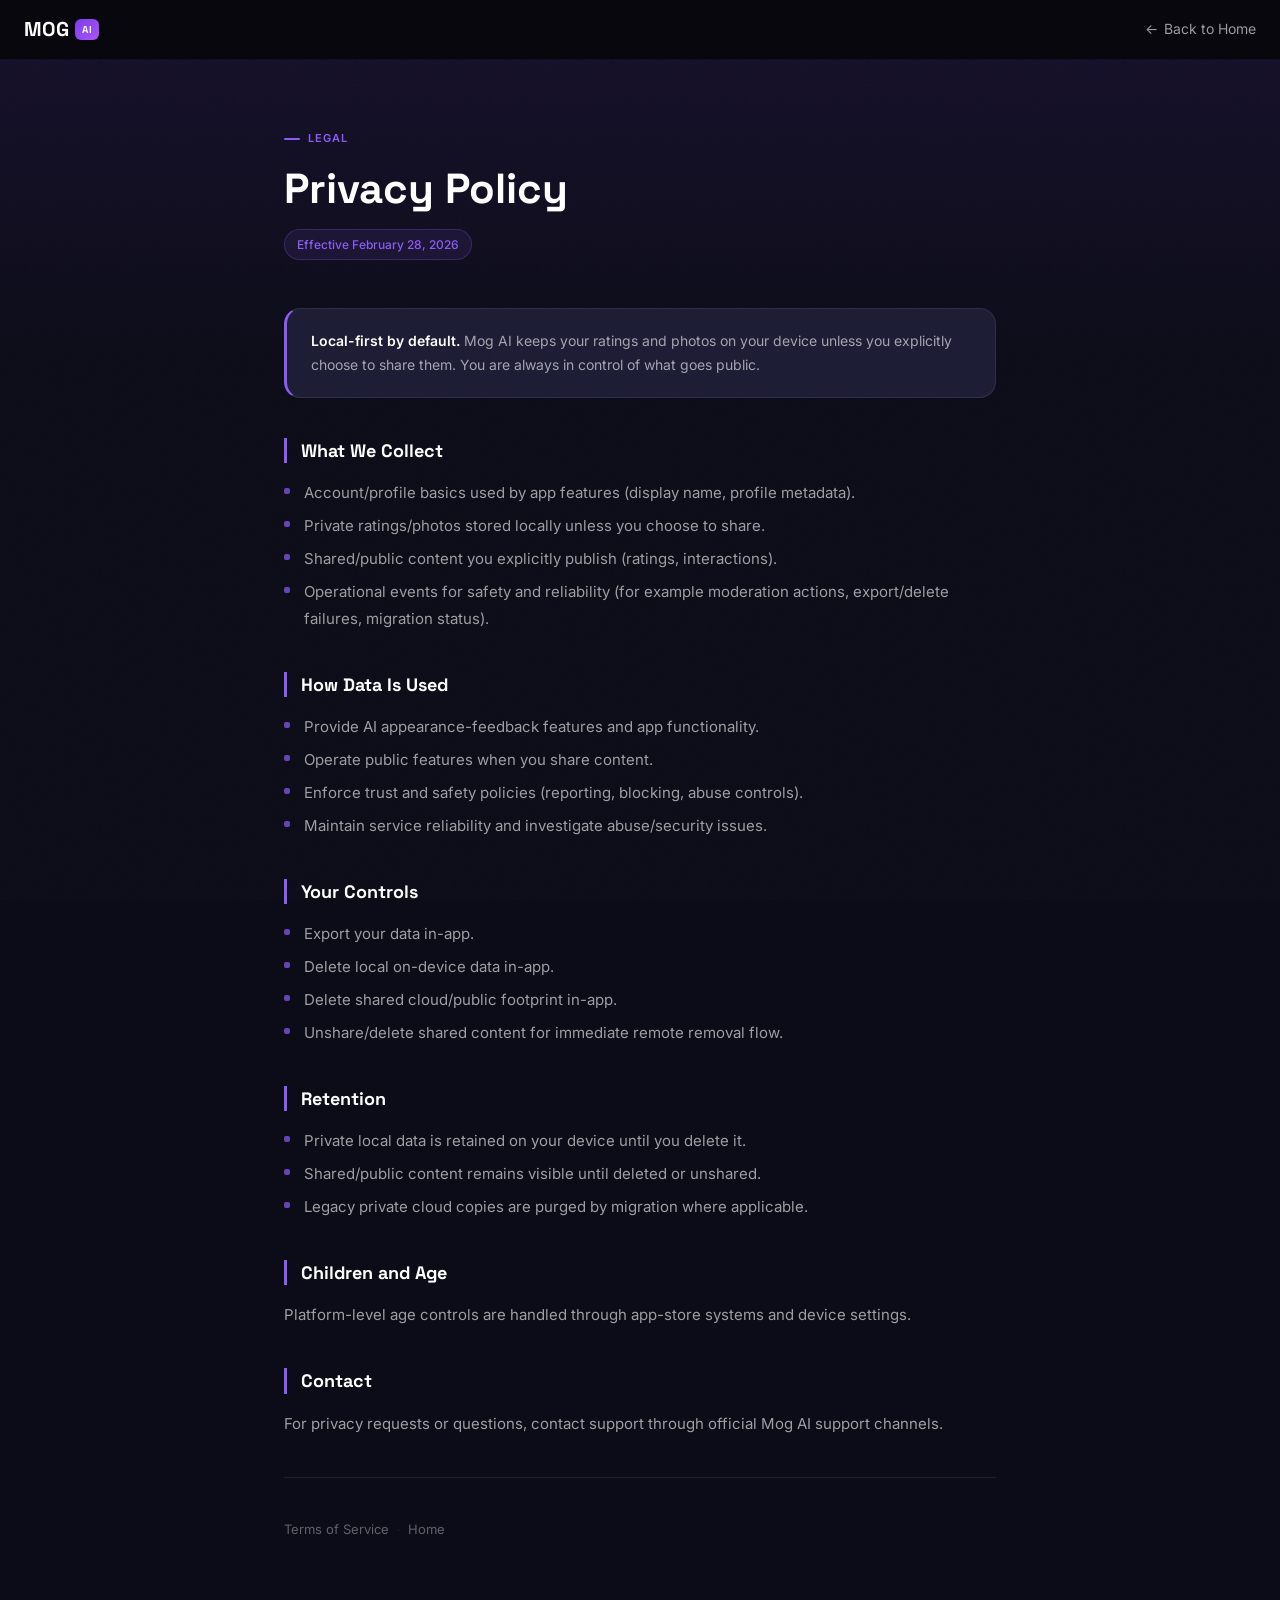
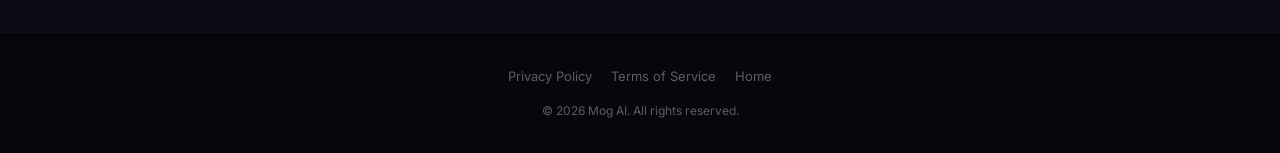
==== privacy.html @ 9196f015 "feat: update landing page with new design, legal pages, and routing - Redesigned index.html, styles." ====
<!DOCTYPE html>
<html lang="en">
<head>
  <meta charset="UTF-8" />
  <meta name="viewport" content="width=device-width, initial-scale=1.0" />
  <title>Privacy Policy — Mog AI</title>
  <meta name="description" content="Mog AI Privacy Policy — how we handle your data with a local-first approach." />
  <link rel="preconnect" href="https://fonts.googleapis.com" />
  <link rel="preconnect" href="https://fonts.gstatic.com" crossorigin />
  <link href="https://fonts.googleapis.com/css2?family=Space+Grotesk:wght@700;800&family=Inter:wght@400;500;600&display=swap" rel="stylesheet" />
  <link rel="stylesheet" href="legal-styles.css" />
</head>
<body>
  <nav class="legal-nav">
    <a href="/" class="legal-nav-logo">MOG <span class="ai-badge">AI</span></a>
    <a href="/" class="legal-nav-back">Back to Home</a>
  </nav>

  <div style="position: relative; overflow: hidden;">
    <div class="legal-hero-wash"></div>

    <main class="legal-page">
      <header class="legal-header">
        <div class="legal-header-eyebrow">Legal</div>
        <h1 class="legal-title">Privacy Policy</h1>
        <div class="legal-date-badge">Effective February 28, 2026</div>
      </header>

      <div class="legal-disclaimer-card">
        <p><strong>Local-first by default.</strong> Mog AI keeps your ratings and photos on your device unless you explicitly choose to share them. You are always in control of what goes public.</p>
      </div>

      <section class="legal-section">
        <h2>What We Collect</h2>
        <ul>
          <li>Account/profile basics used by app features (display name, profile metadata).</li>
          <li>Private ratings/photos stored locally unless you choose to share.</li>
          <li>Shared/public content you explicitly publish (ratings, interactions).</li>
          <li>Operational events for safety and reliability (for example moderation actions, export/delete failures, migration status).</li>
        </ul>
      </section>

      <section class="legal-section">
        <h2>How Data Is Used</h2>
        <ul>
          <li>Provide AI appearance-feedback features and app functionality.</li>
          <li>Operate public features when you share content.</li>
          <li>Enforce trust and safety policies (reporting, blocking, abuse controls).</li>
          <li>Maintain service reliability and investigate abuse/security issues.</li>
        </ul>
      </section>

      <section class="legal-section">
        <h2>Your Controls</h2>
        <ul>
          <li>Export your data in-app.</li>
          <li>Delete local on-device data in-app.</li>
          <li>Delete shared cloud/public footprint in-app.</li>
          <li>Unshare/delete shared content for immediate remote removal flow.</li>
        </ul>
      </section>

      <section class="legal-section">
        <h2>Retention</h2>
        <ul>
          <li>Private local data is retained on your device until you delete it.</li>
          <li>Shared/public content remains visible until deleted or unshared.</li>
          <li>Legacy private cloud copies are purged by migration where applicable.</li>
        </ul>
      </section>

      <section class="legal-section">
        <h2>Children and Age</h2>
        <p>Platform-level age controls are handled through app-store systems and device settings.</p>
      </section>

      <section class="legal-section">
        <h2>Contact</h2>
        <p>For privacy requests or questions, contact support through official Mog AI support channels.</p>
      </section>

      <hr class="legal-divider" />

      <div class="legal-footer-links" style="justify-content: flex-start;">
        <a href="/terms">Terms of Service</a>
        <span>&middot;</span>
        <a href="/">Home</a>
      </div>
    </main>
  </div>

  <footer class="legal-footer">
    <div class="legal-footer-links">
      <a href="/privacy">Privacy Policy</a>
      <span>&middot;</span>
      <a href="/terms">Terms of Service</a>
      <span>&middot;</span>
      <a href="/">Home</a>
    </div>
    <p class="legal-footer-copy">&copy; 2026 Mog AI. All rights reserved.</p>
  </footer>
</body>
</html>
---- legal-styles.css ----
@import url('https://fonts.googleapis.com/css2?family=Space+Grotesk:wght@700;800&family=Inter:wght@400;500;600&display=swap');

:root {
  --bg-deep:     #06060C;
  --bg-base:     #0C0C18;
  --bg-card:     #141426;
  --bg-elevated: #1C1C34;
  --accent:      #8B5CF6;
  --accent-glow: rgba(124, 58, 237, 0.4);
  --gold:        #F59E0B;
  --text-primary:   #FFFFFF;
  --text-secondary: rgba(255, 255, 255, 0.6);
  --text-muted:     rgba(255, 255, 255, 0.35);
  --border:         rgba(255, 255, 255, 0.08);
  --border-active:  rgba(139, 92, 246, 0.5);
  --radius-sm:   8px;
  --radius-md:   12px;
  --radius-lg:   16px;
  --radius-xl:   20px;
  --radius-pill: 100px;
  --font-display: 'Space Grotesk', sans-serif;
  --font-body:    'Inter', system-ui, sans-serif;
}

*, *::before, *::after {
  box-sizing: border-box;
  margin: 0;
  padding: 0;
}

html {
  scroll-behavior: smooth;
}

body {
  background: var(--bg-base);
  color: var(--text-primary);
  font-family: var(--font-body);
  line-height: 1.75;
  min-height: 100vh;
}

body::after {
  content: '';
  position: fixed;
  inset: 0;
  pointer-events: none;
  z-index: 9998;
  opacity: 0.025;
  background-image: url("data:image/svg+xml,%3Csvg viewBox='0 0 256 256' xmlns='http://www.w3.org/2000/svg'%3E%3Cfilter id='noise'%3E%3CfeTurbulence type='fractalNoise' baseFrequency='0.9' numOctaves='4' stitchTiles='stitch'/%3E%3C/filter%3E%3Crect width='100%25' height='100%25' filter='url(%23noise)'/%3E%3C/svg%3E");
  background-size: 256px 256px;
}

/* Hero wash */
.legal-hero-wash {
  position: absolute;
  top: 0;
  left: 0;
  right: 0;
  height: 300px;
  background: linear-gradient(180deg, rgba(124,58,237,0.08) 0%, transparent 100%);
  pointer-events: none;
  z-index: 0;
}

/* Nav */
.legal-nav {
  position: sticky;
  top: 0;
  z-index: 100;
  background: rgba(6, 6, 12, 0.9);
  backdrop-filter: blur(20px);
  -webkit-backdrop-filter: blur(20px);
  border-bottom: 1px solid rgba(139, 92, 246, 0.1);
  padding: 0 24px;
  height: 60px;
  display: flex;
  align-items: center;
  justify-content: space-between;
}

.legal-nav-logo {
  font-family: var(--font-display);
  font-weight: 800;
  font-size: 20px;
  color: var(--text-primary);
  text-decoration: none;
  display: flex;
  align-items: center;
  gap: 6px;
}

.legal-nav-logo .ai-badge {
  font-size: 10px;
  font-weight: 700;
  padding: 2px 7px;
  border-radius: 6px;
  background: linear-gradient(135deg, #7C3AED, #A855F7);
  color: white;
  letter-spacing: 0.05em;
}

.legal-nav-back {
  color: var(--text-secondary);
  text-decoration: none;
  font-size: 14px;
  font-family: var(--font-body);
  display: flex;
  align-items: center;
  gap: 6px;
  transition: color 0.2s;
}

.legal-nav-back:hover {
  color: var(--text-primary);
}

.legal-nav-back::before {
  content: '\2190';
}

/* Page container */
.legal-page {
  position: relative;
  max-width: 760px;
  margin: 0 auto;
  padding: 60px 24px 80px;
}

/* Page header */
.legal-header {
  margin-bottom: 48px;
}

.legal-header-eyebrow {
  display: inline-flex;
  align-items: center;
  gap: 8px;
  font-size: 11px;
  font-weight: 600;
  letter-spacing: 0.1em;
  text-transform: uppercase;
  color: var(--accent);
  margin-bottom: 16px;
}

.legal-header-eyebrow::before {
  content: '';
  display: inline-block;
  width: 16px;
  height: 2px;
  background: var(--accent);
  border-radius: 1px;
}

.legal-title {
  font-family: var(--font-display);
  font-size: clamp(28px, 5vw, 42px);
  font-weight: 800;
  color: var(--text-primary);
  line-height: 1.15;
  margin-bottom: 16px;
}

.legal-date-badge {
  display: inline-flex;
  align-items: center;
  gap: 6px;
  font-size: 12px;
  font-weight: 500;
  color: var(--accent);
  background: rgba(139, 92, 246, 0.1);
  border: 1px solid rgba(139, 92, 246, 0.25);
  border-radius: var(--radius-pill);
  padding: 4px 12px;
}

/* Disclaimer card */
.legal-disclaimer-card {
  background: var(--bg-elevated);
  border: 1px solid var(--border);
  border-left: 3px solid var(--accent);
  border-radius: var(--radius-lg);
  padding: 20px 24px;
  margin-bottom: 40px;
}

.legal-disclaimer-card p {
  font-size: 14px;
  color: var(--text-secondary);
  line-height: 1.7;
  margin: 0;
}

.legal-disclaimer-card strong {
  color: var(--text-primary);
  font-weight: 600;
}

/* Sections */
.legal-section {
  margin-bottom: 40px;
}

.legal-section h2 {
  font-family: var(--font-display);
  font-size: 18px;
  font-weight: 700;
  color: var(--text-primary);
  border-left: 3px solid var(--accent);
  padding-left: 14px;
  margin-bottom: 16px;
  line-height: 1.4;
}

.legal-section p {
  font-size: 15px;
  color: var(--text-secondary);
  line-height: 1.8;
  margin-bottom: 12px;
}

.legal-section p:last-child {
  margin-bottom: 0;
}

/* Lists */
.legal-section ul {
  list-style: none;
  padding-left: 0;
  margin-bottom: 12px;
}

.legal-section ul li {
  position: relative;
  padding-left: 20px;
  font-size: 15px;
  color: var(--text-secondary);
  line-height: 1.8;
  margin-bottom: 6px;
}

.legal-section ul li::before {
  content: '';
  position: absolute;
  left: 0;
  top: 0.6em;
  width: 6px;
  height: 6px;
  border-radius: 2px;
  background: var(--accent);
  opacity: 0.7;
}

/* Links */
.legal-section a {
  color: var(--accent);
  text-decoration: none;
  border-bottom: 1px solid transparent;
  transition: border-color 0.2s;
}

.legal-section a:hover {
  border-bottom-color: var(--accent);
}

/* Divider */
.legal-divider {
  border: none;
  border-top: 1px solid var(--border);
  margin: 40px 0;
}

/* Footer */
.legal-footer {
  background: var(--bg-deep);
  border-top: 1px solid rgba(255,255,255,0.04);
  padding: 32px 24px;
  text-align: center;
}

.legal-footer-links {
  display: flex;
  justify-content: center;
  align-items: center;
  gap: 8px;
  margin-bottom: 12px;
  flex-wrap: wrap;
}

.legal-footer-links a {
  font-size: 13px;
  color: var(--text-muted);
  text-decoration: none;
  transition: color 0.2s;
}

.legal-footer-links a:hover {
  color: var(--text-primary);
}

.legal-footer-links span {
  color: var(--border);
  font-size: 12px;
}

.legal-footer-copy {
  font-size: 12px;
  color: var(--text-muted);
}

/* Responsive */
@media (max-width: 640px) {
  .legal-page {
    padding: 40px 16px 60px;
  }
  .legal-title {
    font-size: 28px;
  }
}
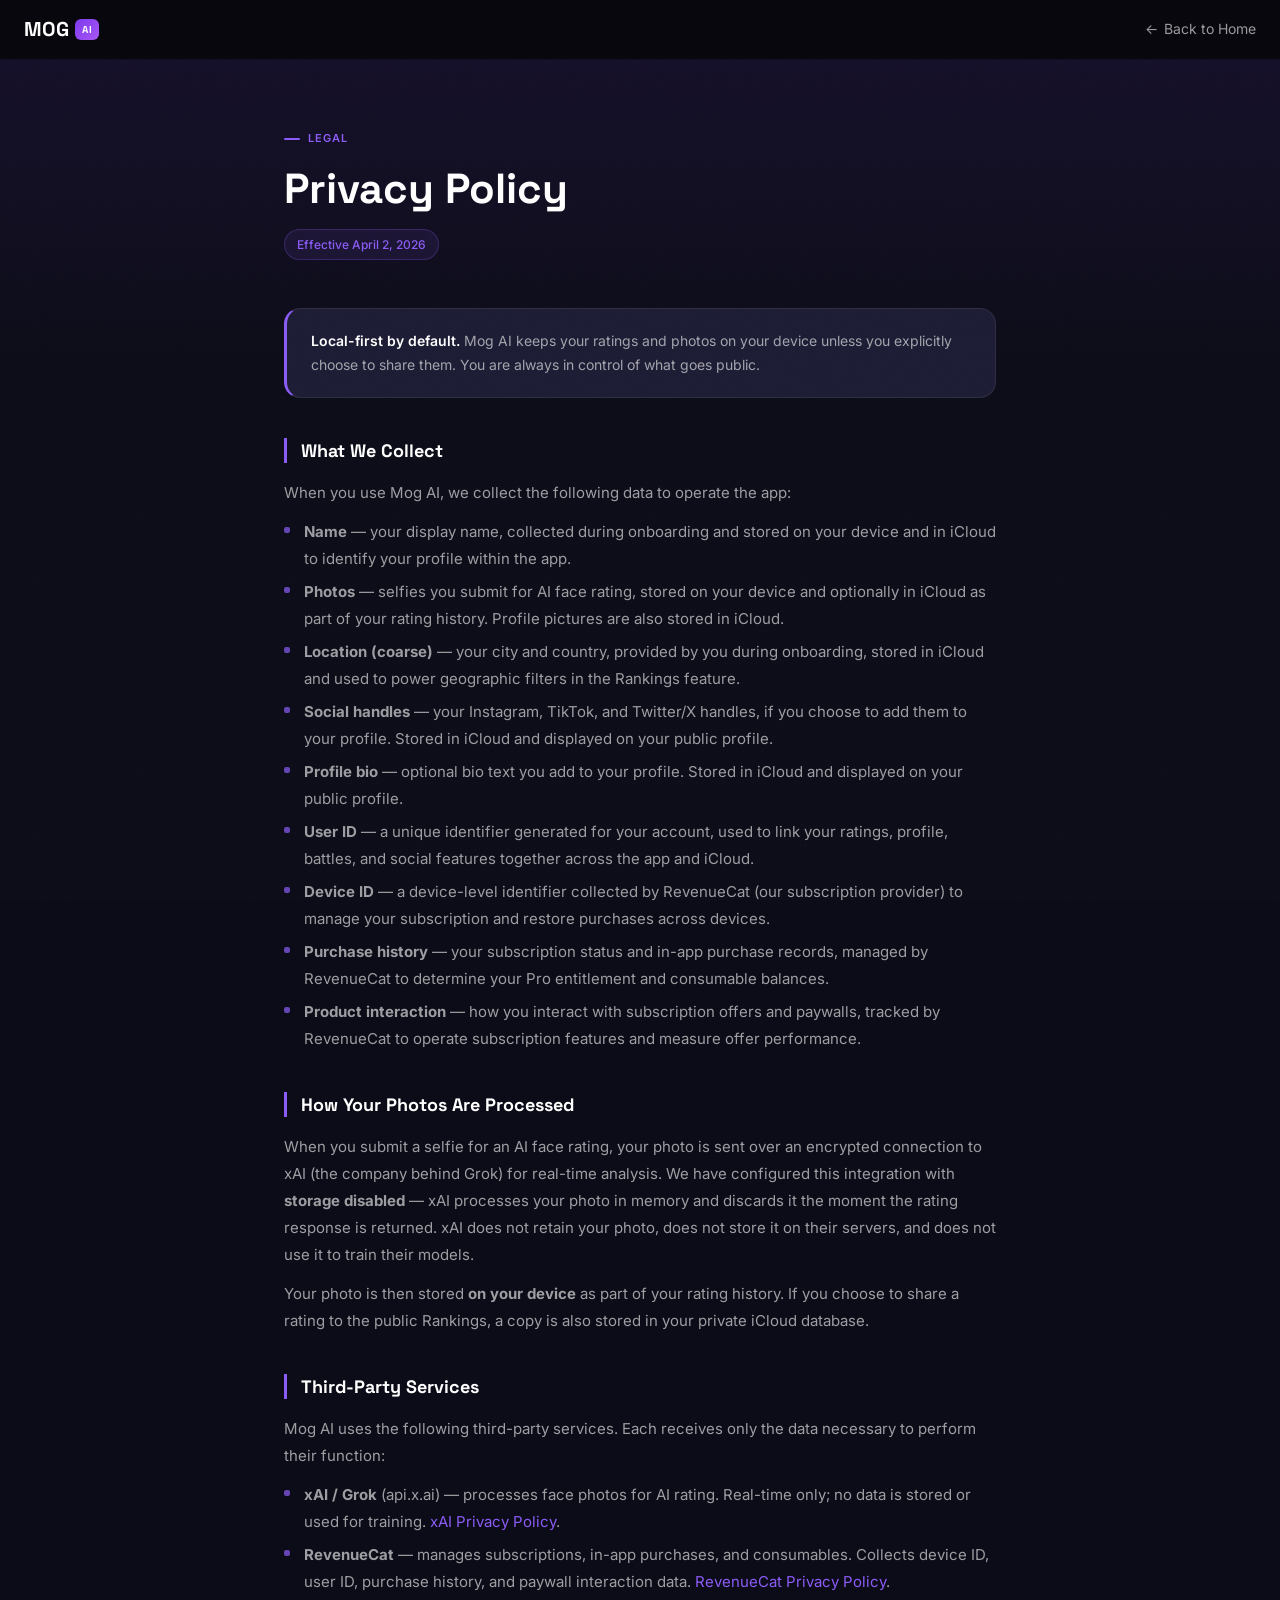
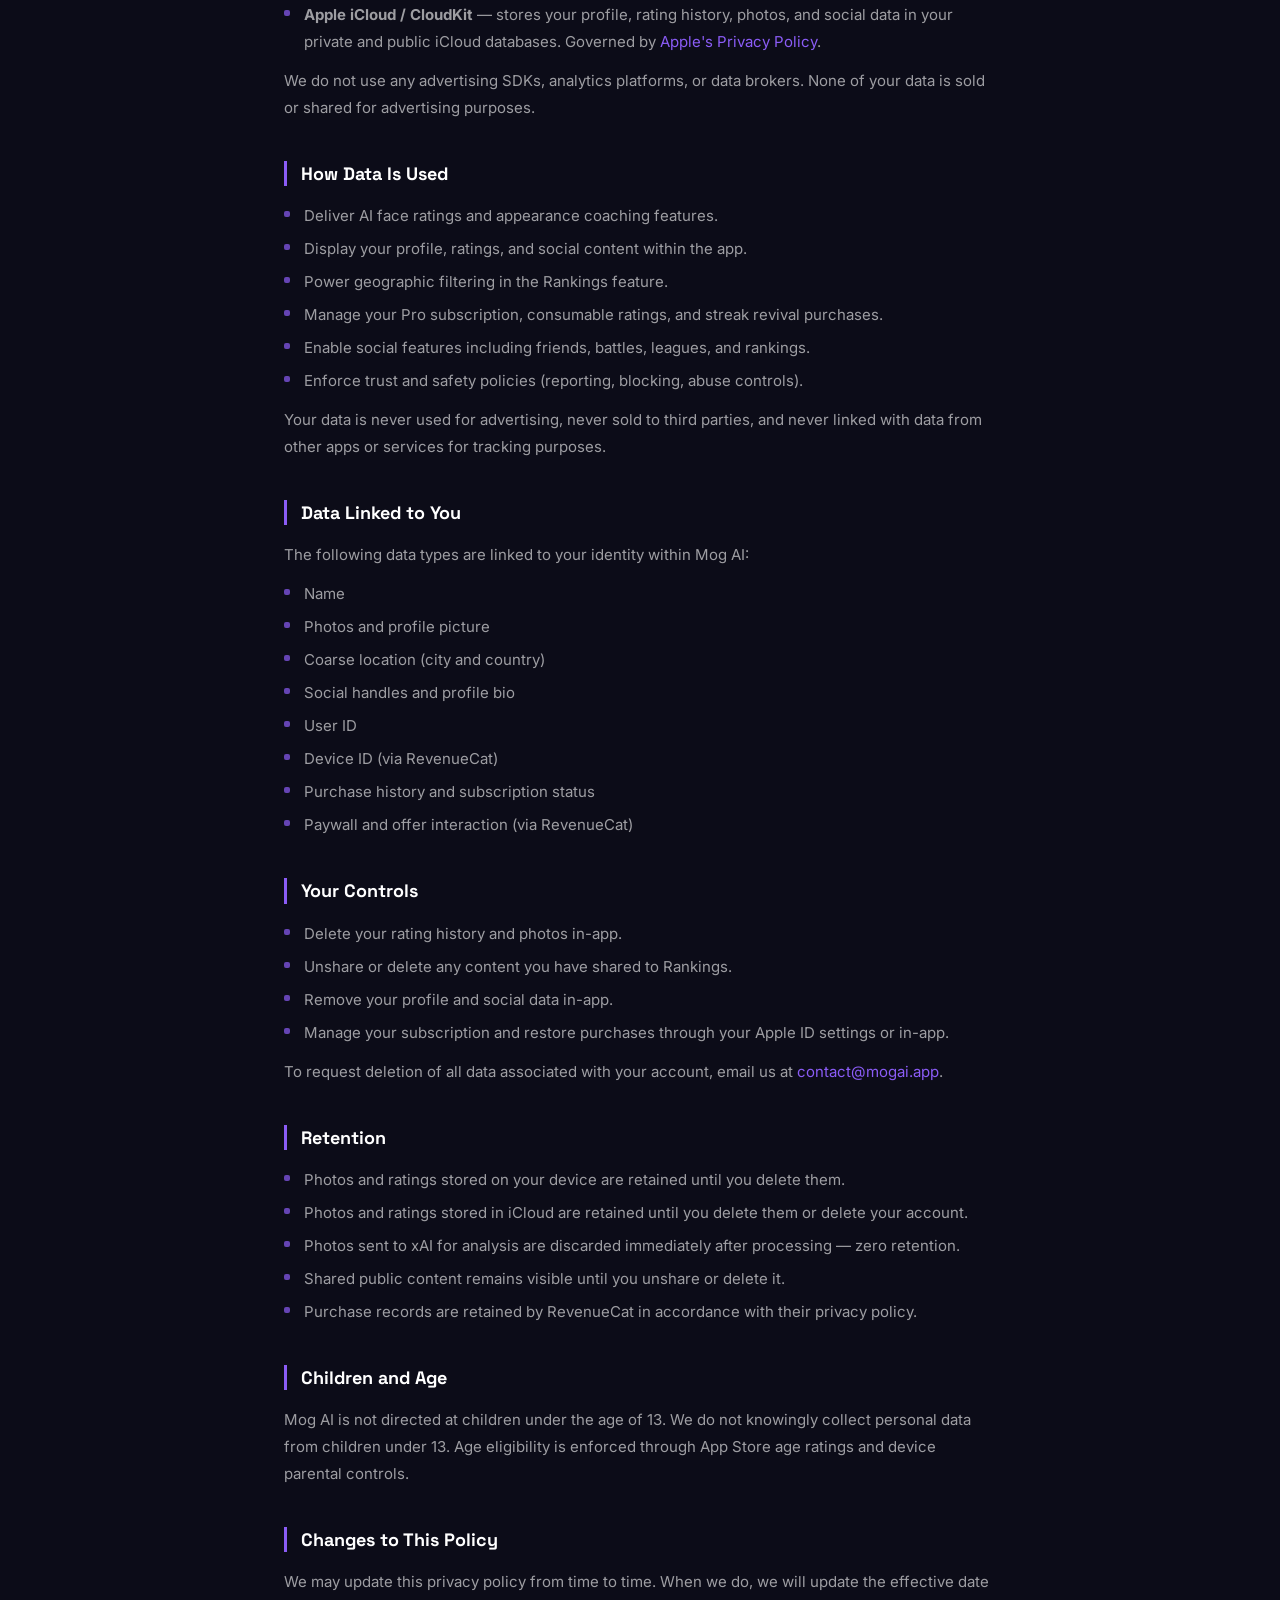
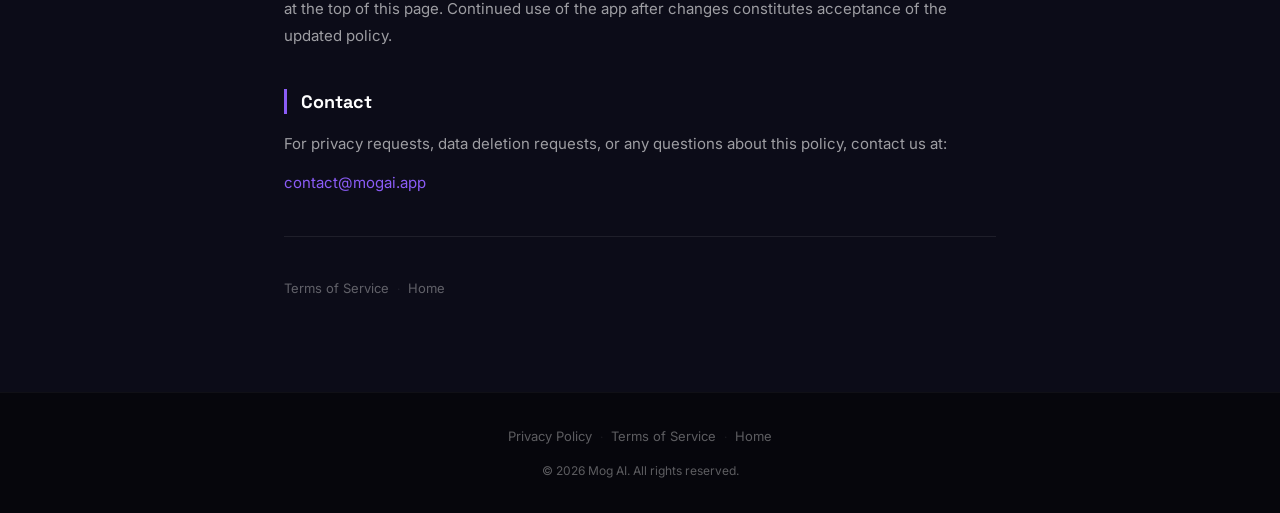
==== commit 8dc5014c: "legal: expand privacy policy for App Store submission Adds explicit disclosure for xAI/Grok, Revenue" ====
--- a/privacy.html
+++ b/privacy.html
@@ -23,7 +23,7 @@
       <header class="legal-header">
         <div class="legal-header-eyebrow">Legal</div>
         <h1 class="legal-title">Privacy Policy</h1>
-        <div class="legal-date-badge">Effective February 28, 2026</div>
+        <div class="legal-date-badge">Effective April 2, 2026</div>
       </header>
 
       <div class="legal-disclaimer-card">
@@ -32,51 +32,101 @@
 
       <section class="legal-section">
         <h2>What We Collect</h2>
+        <p>When you use Mog AI, we collect the following data to operate the app:</p>
         <ul>
-          <li>Account/profile basics used by app features (display name, profile metadata).</li>
-          <li>Private ratings/photos stored locally unless you choose to share.</li>
-          <li>Shared/public content you explicitly publish (ratings, interactions).</li>
-          <li>Operational events for safety and reliability (for example moderation actions, export/delete failures, migration status).</li>
+          <li><strong>Name</strong> — your display name, collected during onboarding and stored on your device and in iCloud to identify your profile within the app.</li>
+          <li><strong>Photos</strong> — selfies you submit for AI face rating, stored on your device and optionally in iCloud as part of your rating history. Profile pictures are also stored in iCloud.</li>
+          <li><strong>Location (coarse)</strong> — your city and country, provided by you during onboarding, stored in iCloud and used to power geographic filters in the Rankings feature.</li>
+          <li><strong>Social handles</strong> — your Instagram, TikTok, and Twitter/X handles, if you choose to add them to your profile. Stored in iCloud and displayed on your public profile.</li>
+          <li><strong>Profile bio</strong> — optional bio text you add to your profile. Stored in iCloud and displayed on your public profile.</li>
+          <li><strong>User ID</strong> — a unique identifier generated for your account, used to link your ratings, profile, battles, and social features together across the app and iCloud.</li>
+          <li><strong>Device ID</strong> — a device-level identifier collected by RevenueCat (our subscription provider) to manage your subscription and restore purchases across devices.</li>
+          <li><strong>Purchase history</strong> — your subscription status and in-app purchase records, managed by RevenueCat to determine your Pro entitlement and consumable balances.</li>
+          <li><strong>Product interaction</strong> — how you interact with subscription offers and paywalls, tracked by RevenueCat to operate subscription features and measure offer performance.</li>
         </ul>
+      </section>
+
+      <section class="legal-section">
+        <h2>How Your Photos Are Processed</h2>
+        <p>When you submit a selfie for an AI face rating, your photo is sent over an encrypted connection to xAI (the company behind Grok) for real-time analysis. We have configured this integration with <strong>storage disabled</strong> — xAI processes your photo in memory and discards it the moment the rating response is returned. xAI does not retain your photo, does not store it on their servers, and does not use it to train their models.</p>
+        <p>Your photo is then stored <strong>on your device</strong> as part of your rating history. If you choose to share a rating to the public Rankings, a copy is also stored in your private iCloud database.</p>
+      </section>
+
+      <section class="legal-section">
+        <h2>Third-Party Services</h2>
+        <p>Mog AI uses the following third-party services. Each receives only the data necessary to perform their function:</p>
+        <ul>
+          <li><strong>xAI / Grok</strong> (api.x.ai) — processes face photos for AI rating. Real-time only; no data is stored or used for training. <a href="https://x.ai/legal/privacy-policy" target="_blank" rel="noopener">xAI Privacy Policy</a>.</li>
+          <li><strong>RevenueCat</strong> — manages subscriptions, in-app purchases, and consumables. Collects device ID, user ID, purchase history, and paywall interaction data. <a href="https://www.revenuecat.com/privacy" target="_blank" rel="noopener">RevenueCat Privacy Policy</a>.</li>
+          <li><strong>Apple iCloud / CloudKit</strong> — stores your profile, rating history, photos, and social data in your private and public iCloud databases. Governed by <a href="https://www.apple.com/legal/privacy/" target="_blank" rel="noopener">Apple's Privacy Policy</a>.</li>
+        </ul>
+        <p>We do not use any advertising SDKs, analytics platforms, or data brokers. None of your data is sold or shared for advertising purposes.</p>
       </section>
 
       <section class="legal-section">
         <h2>How Data Is Used</h2>
         <ul>
-          <li>Provide AI appearance-feedback features and app functionality.</li>
-          <li>Operate public features when you share content.</li>
+          <li>Deliver AI face ratings and appearance coaching features.</li>
+          <li>Display your profile, ratings, and social content within the app.</li>
+          <li>Power geographic filtering in the Rankings feature.</li>
+          <li>Manage your Pro subscription, consumable ratings, and streak revival purchases.</li>
+          <li>Enable social features including friends, battles, leagues, and rankings.</li>
           <li>Enforce trust and safety policies (reporting, blocking, abuse controls).</li>
-          <li>Maintain service reliability and investigate abuse/security issues.</li>
+        </ul>
+        <p>Your data is never used for advertising, never sold to third parties, and never linked with data from other apps or services for tracking purposes.</p>
+      </section>
+
+      <section class="legal-section">
+        <h2>Data Linked to You</h2>
+        <p>The following data types are linked to your identity within Mog AI:</p>
+        <ul>
+          <li>Name</li>
+          <li>Photos and profile picture</li>
+          <li>Coarse location (city and country)</li>
+          <li>Social handles and profile bio</li>
+          <li>User ID</li>
+          <li>Device ID (via RevenueCat)</li>
+          <li>Purchase history and subscription status</li>
+          <li>Paywall and offer interaction (via RevenueCat)</li>
         </ul>
       </section>
 
       <section class="legal-section">
         <h2>Your Controls</h2>
         <ul>
-          <li>Export your data in-app.</li>
-          <li>Delete local on-device data in-app.</li>
-          <li>Delete shared cloud/public footprint in-app.</li>
-          <li>Unshare/delete shared content for immediate remote removal flow.</li>
+          <li>Delete your rating history and photos in-app.</li>
+          <li>Unshare or delete any content you have shared to Rankings.</li>
+          <li>Remove your profile and social data in-app.</li>
+          <li>Manage your subscription and restore purchases through your Apple ID settings or in-app.</li>
         </ul>
+        <p>To request deletion of all data associated with your account, email us at <a href="mailto:contact@mogai.app">contact@mogai.app</a>.</p>
       </section>
 
       <section class="legal-section">
         <h2>Retention</h2>
         <ul>
-          <li>Private local data is retained on your device until you delete it.</li>
-          <li>Shared/public content remains visible until deleted or unshared.</li>
-          <li>Legacy private cloud copies are purged by migration where applicable.</li>
+          <li>Photos and ratings stored on your device are retained until you delete them.</li>
+          <li>Photos and ratings stored in iCloud are retained until you delete them or delete your account.</li>
+          <li>Photos sent to xAI for analysis are discarded immediately after processing — zero retention.</li>
+          <li>Shared public content remains visible until you unshare or delete it.</li>
+          <li>Purchase records are retained by RevenueCat in accordance with their privacy policy.</li>
         </ul>
       </section>
 
       <section class="legal-section">
         <h2>Children and Age</h2>
-        <p>Platform-level age controls are handled through app-store systems and device settings.</p>
+        <p>Mog AI is not directed at children under the age of 13. We do not knowingly collect personal data from children under 13. Age eligibility is enforced through App Store age ratings and device parental controls.</p>
+      </section>
+
+      <section class="legal-section">
+        <h2>Changes to This Policy</h2>
+        <p>We may update this privacy policy from time to time. When we do, we will update the effective date at the top of this page. Continued use of the app after changes constitutes acceptance of the updated policy.</p>
       </section>
 
       <section class="legal-section">
         <h2>Contact</h2>
-        <p>For privacy requests or questions, contact support through official Mog AI support channels.</p>
+        <p>For privacy requests, data deletion requests, or any questions about this policy, contact us at:</p>
+        <p><a href="mailto:contact@mogai.app">contact@mogai.app</a></p>
       </section>
 
       <hr class="legal-divider" />
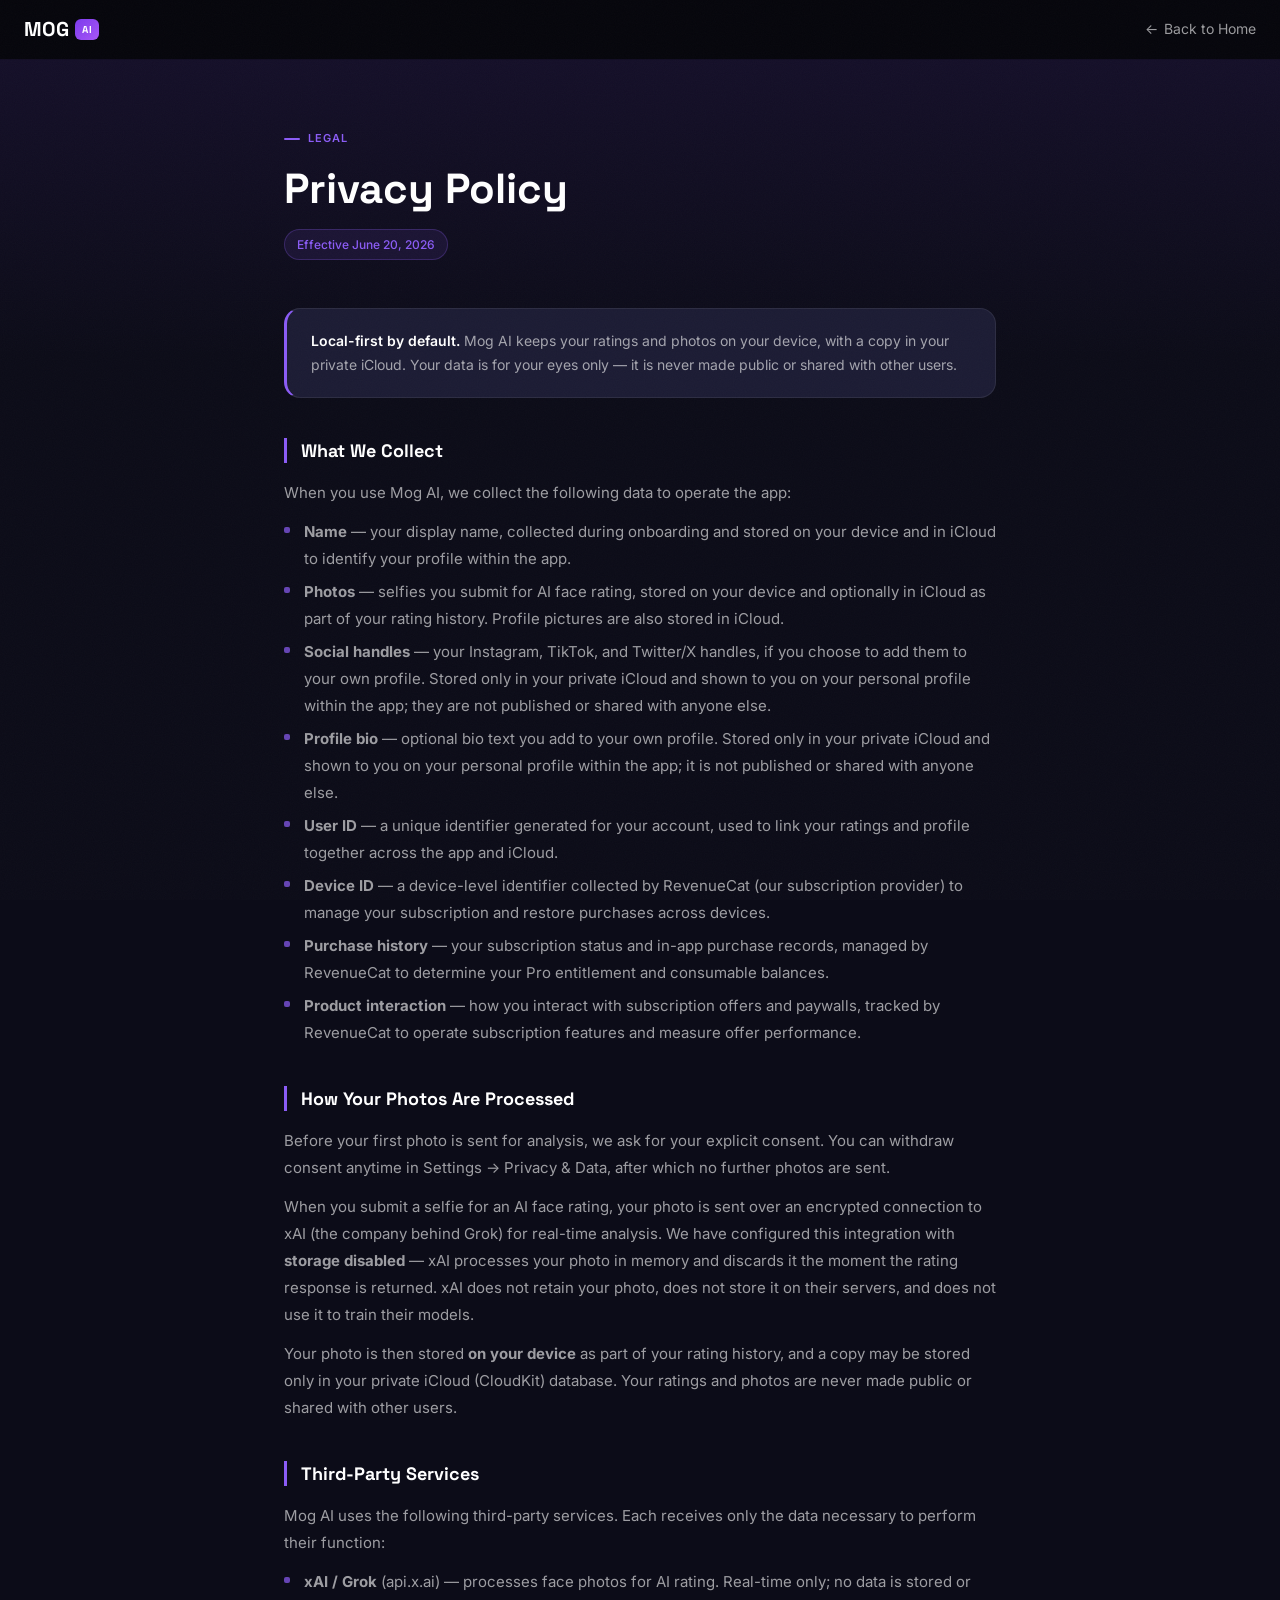
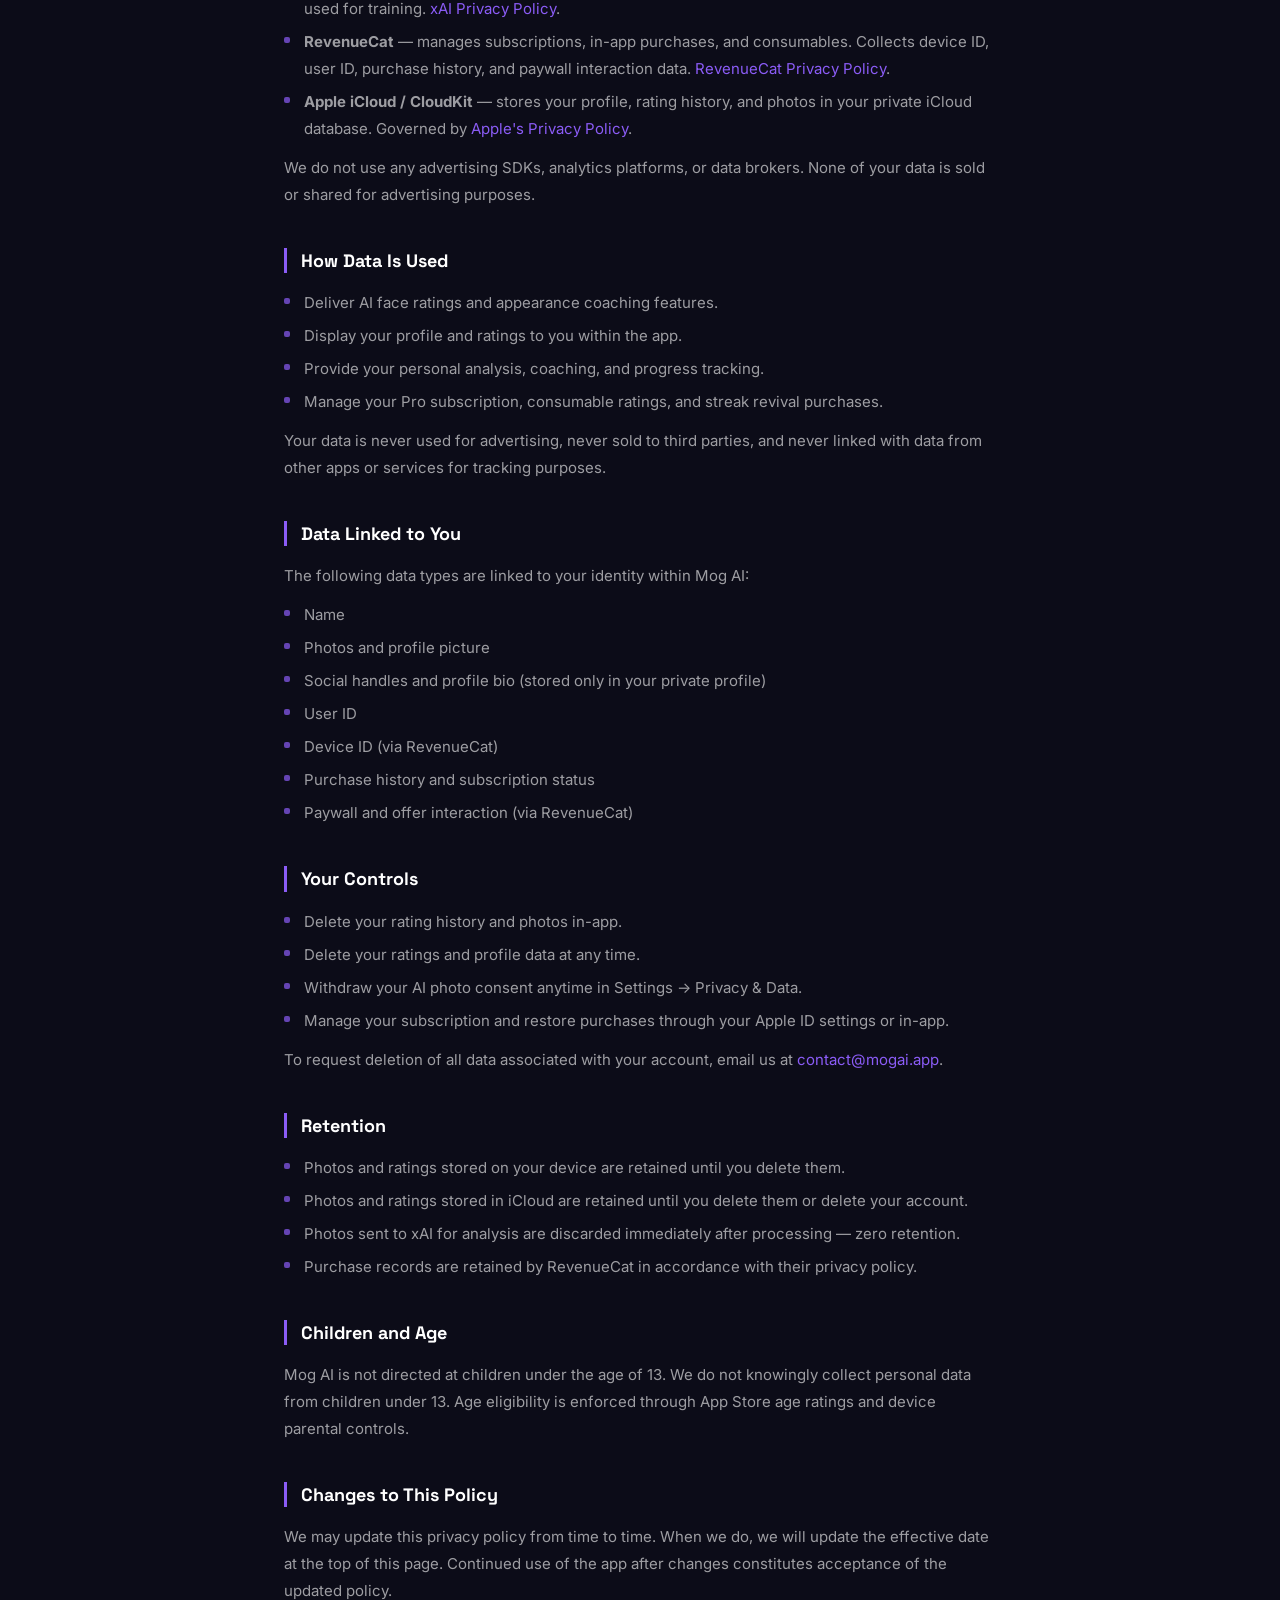
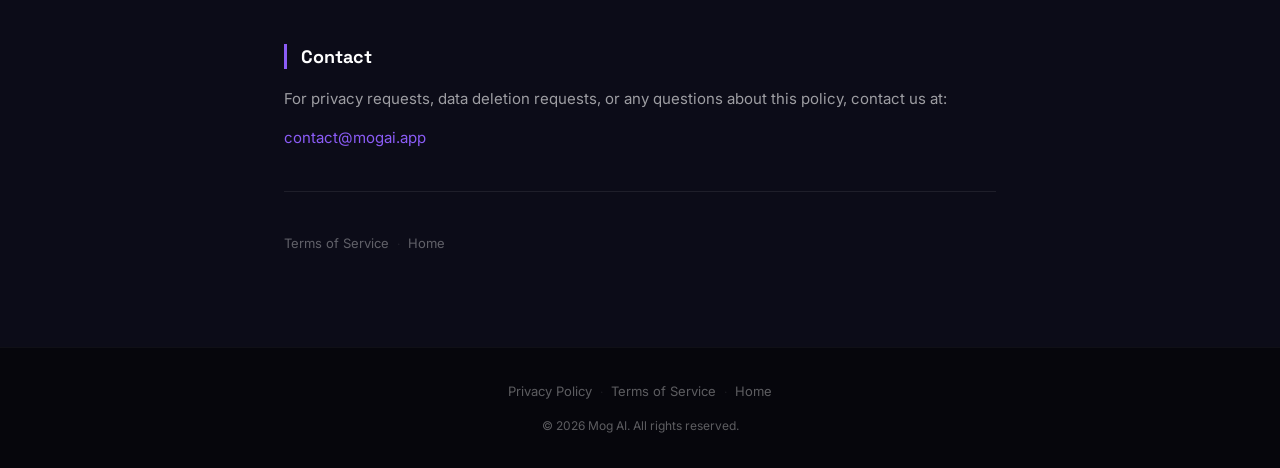
==== commit 8434e5bf: "Coach-first reposition + self-only privacy policy (Guideline 1.2) Align mogai.app with the self-impr" ====
--- a/privacy.html
+++ b/privacy.html
@@ -23,11 +23,11 @@
       <header class="legal-header">
         <div class="legal-header-eyebrow">Legal</div>
         <h1 class="legal-title">Privacy Policy</h1>
-        <div class="legal-date-badge">Effective April 2, 2026</div>
+        <div class="legal-date-badge">Effective June 20, 2026</div>
       </header>
 
       <div class="legal-disclaimer-card">
-        <p><strong>Local-first by default.</strong> Mog AI keeps your ratings and photos on your device unless you explicitly choose to share them. You are always in control of what goes public.</p>
+        <p><strong>Local-first by default.</strong> Mog AI keeps your ratings and photos on your device, with a copy in your private iCloud. Your data is for your eyes only — it is never made public or shared with other users.</p>
       </div>
 
       <section class="legal-section">
@@ -36,10 +36,9 @@
         <ul>
           <li><strong>Name</strong> — your display name, collected during onboarding and stored on your device and in iCloud to identify your profile within the app.</li>
           <li><strong>Photos</strong> — selfies you submit for AI face rating, stored on your device and optionally in iCloud as part of your rating history. Profile pictures are also stored in iCloud.</li>
-          <li><strong>Location (coarse)</strong> — your city and country, provided by you during onboarding, stored in iCloud and used to power geographic filters in the Rankings feature.</li>
-          <li><strong>Social handles</strong> — your Instagram, TikTok, and Twitter/X handles, if you choose to add them to your profile. Stored in iCloud and displayed on your public profile.</li>
-          <li><strong>Profile bio</strong> — optional bio text you add to your profile. Stored in iCloud and displayed on your public profile.</li>
-          <li><strong>User ID</strong> — a unique identifier generated for your account, used to link your ratings, profile, battles, and social features together across the app and iCloud.</li>
+          <li><strong>Social handles</strong> — your Instagram, TikTok, and Twitter/X handles, if you choose to add them to your own profile. Stored only in your private iCloud and shown to you on your personal profile within the app; they are not published or shared with anyone else.</li>
+          <li><strong>Profile bio</strong> — optional bio text you add to your own profile. Stored only in your private iCloud and shown to you on your personal profile within the app; it is not published or shared with anyone else.</li>
+          <li><strong>User ID</strong> — a unique identifier generated for your account, used to link your ratings and profile together across the app and iCloud.</li>
           <li><strong>Device ID</strong> — a device-level identifier collected by RevenueCat (our subscription provider) to manage your subscription and restore purchases across devices.</li>
           <li><strong>Purchase history</strong> — your subscription status and in-app purchase records, managed by RevenueCat to determine your Pro entitlement and consumable balances.</li>
           <li><strong>Product interaction</strong> — how you interact with subscription offers and paywalls, tracked by RevenueCat to operate subscription features and measure offer performance.</li>
@@ -48,8 +47,9 @@
 
       <section class="legal-section">
         <h2>How Your Photos Are Processed</h2>
+        <p>Before your first photo is sent for analysis, we ask for your explicit consent. You can withdraw consent anytime in Settings &rarr; Privacy &amp; Data, after which no further photos are sent.</p>
         <p>When you submit a selfie for an AI face rating, your photo is sent over an encrypted connection to xAI (the company behind Grok) for real-time analysis. We have configured this integration with <strong>storage disabled</strong> — xAI processes your photo in memory and discards it the moment the rating response is returned. xAI does not retain your photo, does not store it on their servers, and does not use it to train their models.</p>
-        <p>Your photo is then stored <strong>on your device</strong> as part of your rating history. If you choose to share a rating to the public Rankings, a copy is also stored in your private iCloud database.</p>
+        <p>Your photo is then stored <strong>on your device</strong> as part of your rating history, and a copy may be stored only in your private iCloud (CloudKit) database. Your ratings and photos are never made public or shared with other users.</p>
       </section>
 
       <section class="legal-section">
@@ -58,7 +58,7 @@
         <ul>
           <li><strong>xAI / Grok</strong> (api.x.ai) — processes face photos for AI rating. Real-time only; no data is stored or used for training. <a href="https://x.ai/legal/privacy-policy" target="_blank" rel="noopener">xAI Privacy Policy</a>.</li>
           <li><strong>RevenueCat</strong> — manages subscriptions, in-app purchases, and consumables. Collects device ID, user ID, purchase history, and paywall interaction data. <a href="https://www.revenuecat.com/privacy" target="_blank" rel="noopener">RevenueCat Privacy Policy</a>.</li>
-          <li><strong>Apple iCloud / CloudKit</strong> — stores your profile, rating history, photos, and social data in your private and public iCloud databases. Governed by <a href="https://www.apple.com/legal/privacy/" target="_blank" rel="noopener">Apple's Privacy Policy</a>.</li>
+          <li><strong>Apple iCloud / CloudKit</strong> — stores your profile, rating history, and photos in your private iCloud database. Governed by <a href="https://www.apple.com/legal/privacy/" target="_blank" rel="noopener">Apple's Privacy Policy</a>.</li>
         </ul>
         <p>We do not use any advertising SDKs, analytics platforms, or data brokers. None of your data is sold or shared for advertising purposes.</p>
       </section>
@@ -67,11 +67,9 @@
         <h2>How Data Is Used</h2>
         <ul>
           <li>Deliver AI face ratings and appearance coaching features.</li>
-          <li>Display your profile, ratings, and social content within the app.</li>
-          <li>Power geographic filtering in the Rankings feature.</li>
+          <li>Display your profile and ratings to you within the app.</li>
+          <li>Provide your personal analysis, coaching, and progress tracking.</li>
           <li>Manage your Pro subscription, consumable ratings, and streak revival purchases.</li>
-          <li>Enable social features including friends, battles, leagues, and rankings.</li>
-          <li>Enforce trust and safety policies (reporting, blocking, abuse controls).</li>
         </ul>
         <p>Your data is never used for advertising, never sold to third parties, and never linked with data from other apps or services for tracking purposes.</p>
       </section>
@@ -82,8 +80,7 @@
         <ul>
           <li>Name</li>
           <li>Photos and profile picture</li>
-          <li>Coarse location (city and country)</li>
-          <li>Social handles and profile bio</li>
+          <li>Social handles and profile bio (stored only in your private profile)</li>
           <li>User ID</li>
           <li>Device ID (via RevenueCat)</li>
           <li>Purchase history and subscription status</li>
@@ -95,8 +92,8 @@
         <h2>Your Controls</h2>
         <ul>
           <li>Delete your rating history and photos in-app.</li>
-          <li>Unshare or delete any content you have shared to Rankings.</li>
-          <li>Remove your profile and social data in-app.</li>
+          <li>Delete your ratings and profile data at any time.</li>
+          <li>Withdraw your AI photo consent anytime in Settings &rarr; Privacy &amp; Data.</li>
           <li>Manage your subscription and restore purchases through your Apple ID settings or in-app.</li>
         </ul>
         <p>To request deletion of all data associated with your account, email us at <a href="mailto:contact@mogai.app">contact@mogai.app</a>.</p>
@@ -108,7 +105,6 @@
           <li>Photos and ratings stored on your device are retained until you delete them.</li>
           <li>Photos and ratings stored in iCloud are retained until you delete them or delete your account.</li>
           <li>Photos sent to xAI for analysis are discarded immediately after processing — zero retention.</li>
-          <li>Shared public content remains visible until you unshare or delete it.</li>
           <li>Purchase records are retained by RevenueCat in accordance with their privacy policy.</li>
         </ul>
       </section>
